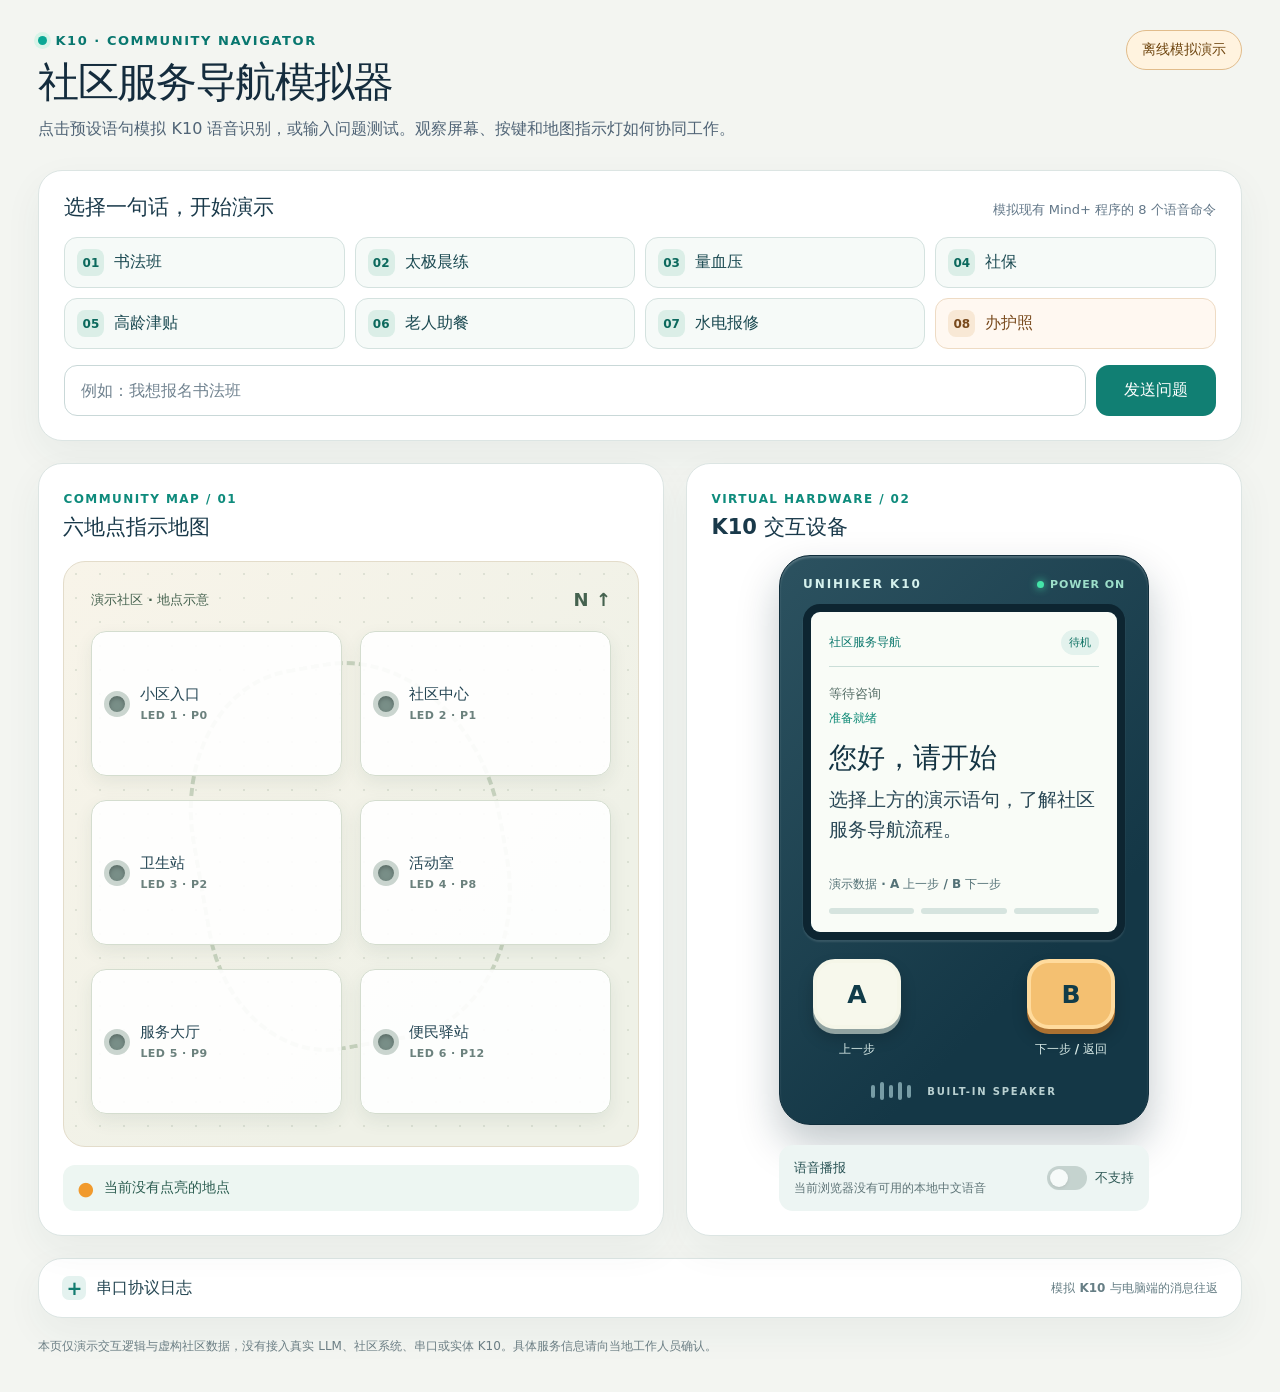
==== k10-simulator.html @ 1fe4f348 "feat: add offline K10 hardware simulator" ====
<!doctype html>
<html lang="zh-CN">
<head>
  <meta charset="utf-8">
  <meta name="viewport" content="width=device-width, initial-scale=1">
  <meta name="color-scheme" content="light">
  <title>K10 社区服务导航 · 离线模拟演示</title>
  <style>
    :root {
      font-family: "Microsoft YaHei", "PingFang SC", "Noto Sans CJK SC", system-ui, sans-serif;
      color: #173245;
      background: #f3f5f1;
      font-synthesis: none;
    }
    * { box-sizing: border-box; }
    body { margin: 0; min-width: 320px; }
    button, input { font: inherit; }
    button { cursor: pointer; }
    button:focus-visible, input:focus-visible, summary:focus-visible {
      outline: 3px solid #155ee7;
      outline-offset: 3px;
    }
    .shell { max-width: 1440px; margin: auto; padding: 30px clamp(18px, 3vw, 44px) 36px; }
    .masthead { display: flex; align-items: flex-start; justify-content: space-between; gap: 24px; margin-bottom: 28px; }
    .eyebrow { display: inline-flex; align-items: center; gap: 8px; color: #08776f; font-size: 13px; font-weight: 800; letter-spacing: .12em; }
    .eyebrow::before { content: ""; width: 9px; height: 9px; border-radius: 50%; background: #0aa895; box-shadow: 0 0 0 4px #d8f4e8; }
    h1 { margin: 10px 0 8px; color: #142c3d; font-size: clamp(30px, 3.2vw, 48px); line-height: 1.17; letter-spacing: -.04em; }
    .subtitle { margin: 0; max-width: 720px; color: #506476; font-size: 16px; line-height: 1.7; }
    .demo-badge { flex: none; border: 1px solid #e1bc8b; border-radius: 999px; background: #fff3df; color: #704711; padding: 10px 15px; font-size: 14px; font-weight: 800; }
    .input-panel, .panel, .protocol-panel { background: #fff; border: 1px solid #dce5e3; border-radius: 24px; box-shadow: 0 14px 38px rgba(33, 64, 78, .055); }
    .input-panel { padding: 22px 25px 24px; margin-bottom: 22px; }
    .section-heading { display: flex; align-items: baseline; justify-content: space-between; flex-wrap: wrap; gap: 10px; margin-bottom: 16px; }
    h2 { margin: 0; color: #19394a; font-size: 21px; }
    .section-note { margin: 0; color: #627788; font-size: 13px; }
    .quick-grid { display: grid; grid-template-columns: repeat(4, minmax(0, 1fr)); gap: 10px; }
    .quick-action { min-height: 51px; display: flex; align-items: center; gap: 10px; text-align: left; border: 1px solid #d4e2df; border-radius: 13px; background: #f6faf8; color: #1a4951; padding: 9px 12px; font-weight: 700; transition: transform .16s, background .16s, border-color .16s; }
    .quick-action:hover { transform: translateY(-2px); background: #e6f4ef; border-color: #6dc6aa; }
    .quick-number { display: grid; place-items: center; flex: none; width: 27px; height: 27px; border-radius: 8px; background: #dbeee7; color: #0c695d; font-size: 12px; }
    .quick-action[data-query$="护照"] { background: #fff8f1; border-color: #eedbc4; color: #78491c; }
    .quick-action[data-query$="护照"] .quick-number { background: #f8e8d5; color: #78491c; }
    .query-form { display: flex; gap: 10px; margin-top: 16px; }
    .query-form input { flex: 1; min-width: 0; height: 51px; border: 1px solid #c9d8d8; border-radius: 13px; padding: 0 16px; background: white; color: #173245; }
    .query-form input::placeholder { color: #718390; }
    .submit-button { min-width: 120px; border: 0; border-radius: 13px; background: #117f73; color: white; padding: 0 19px; font-weight: 800; }
    .submit-button:hover { background: #096a61; }
    .workspace-grid { display: grid; grid-template-columns: minmax(0, 1.06fr) minmax(360px, .94fr); gap: 22px; align-items: stretch; }
    .panel { padding: 24px; }
    .panel-kicker { color: #0e8b7c; font-size: 12px; letter-spacing: .12em; font-weight: 900; }
    .panel h2 { margin-top: 6px; }
    .map-panel { display: flex; flex-direction: column; }
    .map-board { position: relative; isolation: isolate; flex: 1; min-height: 500px; margin-top: 20px; overflow: hidden; border: 1px solid #e3dcca; border-radius: 22px; background: linear-gradient(135deg, #f8f4e9, #eff1e7 70%); padding: 27px; }
    .map-board::before { content: ""; position: absolute; inset: 0; z-index: -1; opacity: .45; background-image: radial-gradient(#c2cbbb 1.3px, transparent 1.3px); background-size: 24px 24px; }
    .map-board::after { content: ""; position: absolute; inset: 17% 23%; z-index: -1; border: 4px dashed #bbc9b2; border-radius: 40% 48% 42% 36%; transform: rotate(-10deg); opacity: .75; }
    .map-topline { display: flex; justify-content: space-between; align-items: center; gap: 10px; color: #45624f; font-size: 13px; font-weight: 800; }
    .map-compass { font-size: 18px; letter-spacing: .03em; }
    .map-grid { position: relative; display: grid; grid-template-columns: repeat(2, minmax(0, 1fr)); grid-template-rows: repeat(3, minmax(95px, 1fr)); gap: 24px 18px; list-style: none; padding: 21px 0 4px; margin: 0; height: calc(100% - 22px); min-height: 410px; }
    .map-point { display: flex; align-items: center; gap: 10px; min-width: 0; border: 1px solid #d4ddcf; border-radius: 15px; background: rgba(255,255,255,.91); box-shadow: 0 7px 18px rgba(42, 74, 59, .08); padding: 12px; transition: border-color .2s, box-shadow .2s, transform .2s; }
    .map-point.is-active { border-color: #e99a3a; box-shadow: 0 0 0 3px #f9dcad, 0 12px 22px rgba(160, 100, 27, .18); transform: translateY(-2px); }
    .led-lamp { position: relative; display: block; flex: none; width: 26px; height: 26px; border-radius: 50%; border: 5px solid #cad5cf; background: #788e87; box-shadow: inset 0 2px 4px rgba(0,0,0,.25); }
    .map-point.is-active .led-lamp { border-color: #ffe1a4; background: #ff9b25; box-shadow: 0 0 0 5px rgba(255,167,52,.17), 0 0 21px 8px rgba(255,154,35,.7), inset 0 1px 4px #fff2c0; }
    .point-copy { min-width: 0; }
    .point-name { display: block; color: #254654; font-size: 15px; font-weight: 800; line-height: 1.3; }
    .point-pin { display: block; margin-top: 5px; color: #6b817d; font-size: 11px; font-weight: 700; letter-spacing: .04em; }
    .map-caption { display: flex; gap: 10px; align-items: center; margin-top: 18px; min-height: 46px; border-radius: 12px; background: #edf6f2; color: #2c5d51; padding: 10px 14px; font-size: 14px; font-weight: 700; }
    .map-caption::before { content: "●"; color: #f19a2d; font-size: 19px; line-height: 1; }
    .device-panel { display: flex; flex-direction: column; align-items: center; }
    .device-panel .panel-heading { width: 100%; }
    .device { width: min(100%, 370px); margin: 14px auto 0; border: 1px solid #102e3c; border-radius: 31px; background: linear-gradient(135deg, #2c5260, #143746 72%); box-shadow: 0 20px 40px rgba(13, 40, 53, .25), inset 0 2px 2px rgba(255,255,255,.2); padding: 21px 23px 24px; color: white; }
    .device-brand { display: flex; justify-content: space-between; align-items: center; margin-bottom: 13px; color: #d5f1ed; font-size: 12px; font-weight: 900; letter-spacing: .16em; }
    .power-indicator { display: flex; align-items: center; gap: 6px; color: #9ddfca; font-size: 11px; letter-spacing: .08em; }
    .power-indicator::before { content: ""; width: 7px; height: 7px; background: #44e5a9; border-radius: 50%; box-shadow: 0 0 9px #44e5a9; }
    .screen-frame { border: 8px solid #0d2531; border-radius: 17px; box-shadow: inset 0 0 0 2px #356978, 0 2px 2px rgba(255,255,255,.12); overflow: hidden; }
    .screen { min-height: 320px; display: flex; flex-direction: column; padding: 18px; background: #f9fcf7; color: #173a48; }
    .screen-top { display: flex; justify-content: space-between; gap: 8px; align-items: center; border-bottom: 1px solid #cbded8; padding-bottom: 11px; }
    .screen-label { color: #0c786d; font-size: 12px; font-weight: 900; }
    .screen-mode { border-radius: 999px; background: #e3f2ed; color: #0d7163; padding: 5px 8px; font-size: 11px; font-weight: 900; white-space: nowrap; }
    .screen-mode.is-error { background: #ffebe0; color: #a54d22; }
    .screen-service { margin-top: 18px; color: #587069; font-size: 13px; font-weight: 800; }
    .screen-step { margin-top: 7px; color: #0c8975; font-size: 12px; font-weight: 900; }
    .screen-title { margin: 13px 0 10px; color: #143443; font-size: clamp(25px, 2.2vw, 30px); line-height: 1.25; }
    .screen-body { margin: 0; color: #294755; font-size: 19px; font-weight: 700; line-height: 1.55; overflow-wrap: anywhere; }
    .screen-helper { margin-top: auto; padding-top: 15px; color: #537176; font-size: 12px; font-weight: 700; line-height: 1.45; }
    .step-meter { display: flex; gap: 7px; margin-top: 15px; }
    .step-meter span { height: 6px; flex: 1; border-radius: 8px; background: #d6e4df; }
    .step-meter span.is-active { background: #20a289; }
    .device-controls { display: flex; justify-content: space-between; gap: 28px; margin: 19px 10px 0; }
    .hardware-button { width: 88px; height: 70px; border: 4px solid #f5f6e8; border-radius: 22px; background: #f7f8ec; color: #113c49; box-shadow: 0 5px 0 #91a3a1, 0 9px 16px rgba(0,0,0,.2); font-size: 25px; font-weight: 900; transition: transform .12s, box-shadow .12s; }
    .hardware-button:hover { background: #fff; }
    .hardware-button:active { transform: translateY(4px); box-shadow: 0 1px 0 #91a3a1, 0 3px 8px rgba(0,0,0,.2); }
    .hardware-button.b { background: #f4c071; border-color: #ffdb9d; box-shadow: 0 5px 0 #ac7131, 0 9px 16px rgba(0,0,0,.2); }
    .hardware-button.b:hover { background: #ffcf85; }
    .hardware-button.b:active { box-shadow: 0 1px 0 #ac7131, 0 3px 8px rgba(0,0,0,.2); }
    .button-labels { display: flex; justify-content: space-between; gap: 28px; margin: 12px 3px 0; color: #d8eae7; font-size: 12px; font-weight: 800; }
    .button-labels span { width: 102px; text-align: center; }
    .device-bottom { display: flex; justify-content: center; align-items: center; gap: 16px; margin-top: 24px; }
    .speaker-grill { display: flex; gap: 5px; align-items: center; height: 18px; }
    .speaker-grill i { display: block; width: 4px; height: 13px; border-radius: 3px; background: #779ca5; }
    .speaker-grill i:nth-child(2), .speaker-grill i:nth-child(4) { height: 18px; }
    .device-bottom span { color: #b9d0d1; font-size: 10px; font-weight: 900; letter-spacing: .18em; }
    .speaker-panel { display: flex; align-items: center; justify-content: space-between; gap: 14px; width: 100%; max-width: 370px; margin-top: 20px; border-radius: 14px; background: #edf5f3; padding: 14px 15px; }
    .speaker-copy { min-width: 0; }
    .speaker-copy strong { display: block; font-size: 13px; color: #244e50; }
    .speaker-copy small { display: block; margin-top: 3px; color: #5e7477; font-size: 12px; }
    .switch { display: flex; align-items: center; gap: 8px; white-space: nowrap; color: #2e5855; font-size: 13px; font-weight: 800; }
    .switch input { appearance: none; position: relative; width: 40px; height: 24px; margin: 0; border-radius: 99px; background: #9fb2ad; cursor: pointer; }
    .switch input::after { content: ""; position: absolute; left: 3px; top: 3px; width: 18px; height: 18px; border-radius: 50%; background: white; box-shadow: 0 1px 3px rgba(0,0,0,.22); transition: transform .15s; }
    .switch input:checked { background: #0e8978; }
    .switch input:checked::after { transform: translateX(16px); }
    .switch input:disabled { opacity: .5; cursor: not-allowed; }
    .protocol-panel { margin-top: 22px; overflow: hidden; }
    .protocol-panel summary { display: flex; align-items: center; gap: 10px; list-style: none; cursor: pointer; padding: 17px 23px; color: #234551; font-weight: 900; }
    .protocol-panel summary::-webkit-details-marker { display: none; }
    .protocol-panel summary::before { content: "+"; display: grid; place-items: center; width: 24px; height: 24px; border-radius: 7px; background: #e4f2ef; color: #137c70; font-size: 19px; line-height: 1; }
    .protocol-panel[open] summary::before { content: "−"; }
    .protocol-hint { margin-left: auto; color: #667e85; font-size: 12px; font-weight: 600; }
    .protocol-log { max-height: 290px; overflow: auto; margin: 0; padding: 13px 23px 20px; list-style: none; border-top: 1px solid #e6efec; background: #112e3a; color: #d4ede6; font: 12px/1.6 ui-monospace, SFMono-Regular, Consolas, monospace; }
    .protocol-log li { display: grid; grid-template-columns: 50px 30px 1fr; gap: 7px; padding: 2px 0; overflow-wrap: anywhere; }
    .log-time { color: #82a5aa; }
    .log-direction { color: #fbc779; font-weight: 800; }
    .log-direction.rx { color: #81e0c5; }
    .footer-note { margin: 19px 0 0; color: #6b7e84; font-size: 12px; line-height: 1.6; }
    @media (max-width: 900px) {
      .workspace-grid { grid-template-columns: 1fr; }
      .map-board { min-height: 430px; }
      .map-grid { min-height: 340px; }
    }
    @media (max-width: 650px) {
      .shell { padding-top: 20px; }
      .masthead { display: block; }
      .demo-badge { display: inline-block; margin-top: 15px; }
      .input-panel, .panel { padding: 18px; }
      .quick-grid { grid-template-columns: repeat(2, minmax(0, 1fr)); }
      .query-form { flex-direction: column; }
      .submit-button { min-height: 48px; }
      .map-board { padding: 17px; min-height: 470px; }
      .map-grid { gap: 13px; min-height: 385px; }
      .map-point { padding: 9px; }
      .point-name { font-size: 13px; }
      .point-pin { font-size: 10px; }
      .led-lamp { width: 22px; height: 22px; border-width: 4px; }
      .protocol-hint { display: none; }
    }
    @media (max-width: 380px) {
      .map-point { gap: 6px; }
      .point-name { font-size: 12px; }
      .point-pin { letter-spacing: 0; }
    }
    @media (prefers-reduced-motion: reduce) {
      *, *::before, *::after { scroll-behavior: auto !important; transition-duration: .01ms !important; }
    }
  </style>
</head>
<body>
  <div class="shell">
    <header class="masthead">
      <div>
        <span class="eyebrow">K10 · COMMUNITY NAVIGATOR</span>
        <h1>社区服务导航模拟器</h1>
        <p class="subtitle">点击预设语句模拟 K10 语音识别，或输入问题测试。观察屏幕、按键和地图指示灯如何协同工作。</p>
      </div>
      <span class="demo-badge">离线模拟演示</span>
    </header>

    <section class="input-panel" aria-labelledby="query-title">
      <div class="section-heading">
        <h2 id="query-title">选择一句话，开始演示</h2>
        <p class="section-note">模拟现有 Mind+ 程序的 8 个语音命令</p>
      </div>
      <div class="quick-grid" id="quick-grid">
        <button class="quick-action" type="button" data-query="我想报名参加书法班"><span class="quick-number">01</span>书法班</button>
        <button class="quick-action" type="button" data-query="我想参加太极晨练"><span class="quick-number">02</span>太极晨练</button>
        <button class="quick-action" type="button" data-query="哪里可以免费量血压"><span class="quick-number">03</span>量血压</button>
        <button class="quick-action" type="button" data-query="我想咨询社保"><span class="quick-number">04</span>社保</button>
        <button class="quick-action" type="button" data-query="我想咨询高龄津贴"><span class="quick-number">05</span>高龄津贴</button>
        <button class="quick-action" type="button" data-query="老人助餐点在哪里"><span class="quick-number">06</span>老人助餐</button>
        <button class="quick-action" type="button" data-query="家里水电坏了怎么报修"><span class="quick-number">07</span>水电报修</button>
        <button class="quick-action" type="button" data-query="我想办理护照"><span class="quick-number">08</span>办护照</button>
      </div>
      <form class="query-form" id="query-form">
        <input id="query-input" type="text" maxlength="120" aria-label="输入服务问题" placeholder="例如：我想报名书法班" autocomplete="off">
        <button class="submit-button" type="submit">发送问题</button>
      </form>
    </section>

    <main class="workspace-grid">
      <section class="panel map-panel" aria-labelledby="map-title">
        <div class="panel-heading">
          <span class="panel-kicker">COMMUNITY MAP / 01</span>
          <h2 id="map-title">六地点指示地图</h2>
        </div>
        <div class="map-board">
          <div class="map-topline"><span>演示社区 · 地点示意</span><span class="map-compass" aria-hidden="true">N ↑</span></div>
          <ol class="map-grid" id="map-grid">
            <li class="map-point" data-led="1"><span class="led-lamp" aria-hidden="true"></span><span class="point-copy"><span class="point-name">小区入口</span><span class="point-pin">LED 1 · P0</span></span></li>
            <li class="map-point" data-led="2"><span class="led-lamp" aria-hidden="true"></span><span class="point-copy"><span class="point-name">社区中心</span><span class="point-pin">LED 2 · P1</span></span></li>
            <li class="map-point" data-led="3"><span class="led-lamp" aria-hidden="true"></span><span class="point-copy"><span class="point-name">卫生站</span><span class="point-pin">LED 3 · P2</span></span></li>
            <li class="map-point" data-led="4"><span class="led-lamp" aria-hidden="true"></span><span class="point-copy"><span class="point-name">活动室</span><span class="point-pin">LED 4 · P8</span></span></li>
            <li class="map-point" data-led="5"><span class="led-lamp" aria-hidden="true"></span><span class="point-copy"><span class="point-name">服务大厅</span><span class="point-pin">LED 5 · P9</span></span></li>
            <li class="map-point" data-led="6"><span class="led-lamp" aria-hidden="true"></span><span class="point-copy"><span class="point-name">便民驿站</span><span class="point-pin">LED 6 · P12</span></span></li>
          </ol>
        </div>
        <div class="map-caption" id="map-status" role="status" aria-live="polite">当前没有点亮的地点</div>
      </section>

      <section class="panel device-panel" aria-labelledby="device-title">
        <div class="panel-heading">
          <span class="panel-kicker">VIRTUAL HARDWARE / 02</span>
          <h2 id="device-title">K10 交互设备</h2>
        </div>
        <div class="device" aria-label="虚拟 K10 设备">
          <div class="device-brand"><span>UNIHIKER K10</span><span class="power-indicator">POWER ON</span></div>
          <div class="screen-frame">
            <div class="screen" role="status" aria-live="polite" aria-atomic="true">
              <div class="screen-top"><span class="screen-label">社区服务导航</span><span class="screen-mode" id="screen-mode">待机</span></div>
              <div class="screen-service" id="screen-service">等待咨询</div>
              <div class="screen-step" id="screen-step">准备就绪</div>
              <h3 class="screen-title" id="screen-title">您好，请开始</h3>
              <p class="screen-body" id="screen-body">选择上方的演示语句，了解社区服务导航流程。</p>
              <div class="screen-helper" id="screen-helper">演示数据 · A 上一步 / B 下一步</div>
              <div class="step-meter" id="step-meter" aria-hidden="true"><span></span><span></span><span></span></div>
            </div>
          </div>
          <div class="device-controls">
            <button class="hardware-button" id="button-a" type="button" aria-label="A 键：上一步">A</button>
            <button class="hardware-button b" id="button-b" type="button" aria-label="B 键：下一步，最后一步返回待机">B</button>
          </div>
          <div class="button-labels"><span>上一步</span><span>下一步 / 返回</span></div>
          <div class="device-bottom"><div class="speaker-grill" aria-hidden="true"><i></i><i></i><i></i><i></i><i></i></div><span>BUILT-IN SPEAKER</span></div>
        </div>
        <div class="speaker-panel">
          <div class="speaker-copy"><strong>语音播报</strong><small id="speaker-status" role="status" aria-live="polite">等待播报</small></div>
          <label class="switch"><input id="speech-toggle" type="checkbox" checked aria-label="开启或关闭语音播报"><span id="speech-toggle-label">已开启</span></label>
        </div>
      </section>
    </main>

    <details class="protocol-panel">
      <summary>串口协议日志 <span class="protocol-hint">模拟 K10 与电脑端的消息往返</span></summary>
      <ol class="protocol-log" id="protocol-log" aria-label="串口协议日志"></ol>
    </details>
    <p class="footer-note">本页仅演示交互逻辑与虚构社区数据，没有接入真实 LLM、社区系统、串口或实体 K10。具体服务信息请向当地工作人员确认。</p>
  </div>

  <script id="simulator-script">
    const SERVICES = [
      { id: 'calligraphy', name: '书法班', action: '报名书法班', location: '活动室', led: 4, aliases: ['书法班', '学书法', '练书法'] },
      { id: 'taichi', name: '太极班', action: '参加太极班', location: '活动室', led: 4, aliases: ['太极晨练', '太极拳', '太极班', '练太极'] },
      { id: 'bloodPressure', name: '量血压', action: '测量血压', location: '卫生站', led: 3, aliases: ['量血压', '测血压', '血压测量'] },
      { id: 'socialSecurity', name: '社保咨询', action: '咨询社保', location: '服务大厅', led: 5, aliases: ['社保', '社会保险'] },
      { id: 'elderAllowance', name: '高龄津贴咨询', action: '咨询高龄津贴', location: '服务大厅', led: 5, aliases: ['高龄津贴', '老人津贴', '长者津贴'] },
      { id: 'meal', name: '老人助餐', action: '咨询老人助餐', location: '社区中心', led: 2, aliases: ['老人助餐', '老年助餐', '助餐服务', '助餐'] },
      { id: 'repair', name: '水电报修', action: '报修水电问题', location: '便民驿站', led: 6, aliases: ['水电报修', '水电维修', '报修水电', '水电坏了'] },
    ];

    function normalizeQuery(text) {
      return String(text || '').toLowerCase().replace(/[\s，。！？!?、；;,.：:“”"'（）()]/g, '');
    }

    function resolveService(text) {
      const query = normalizeQuery(text);
      if (!query || query.includes('护照')) return null;
      const matches = SERVICES.filter(service => service.aliases.some(alias => query.includes(normalizeQuery(alias))));
      return matches.length === 1 ? matches[0] : null;
    }

    function initialState() {
      return { mode: 'idle', serviceId: null, stepIndex: 0, ledIndex: 0, query: '', message: '' };
    }

    function applyEvent(state, event) {
      if (event.type === 'QUERY') {
        const query = String(event.text || '').trim().slice(0, 120);
        const service = resolveService(query);
        if (!service) {
          return {
            mode: 'error', serviceId: null, stepIndex: 0, ledIndex: 0, query,
            message: query ? '演示资料中没有这项信息，请向工作人员确认。' : '请输入想咨询的服务。',
          };
        }
        return { mode: 'showing', serviceId: service.id, stepIndex: 0, ledIndex: service.led, query, message: '' };
      }
      if (event.type === 'BUTTON_A') {
        if (state.mode === 'error') return initialState();
        if (state.mode !== 'showing') return state;
        return { ...state, stepIndex: Math.max(0, state.stepIndex - 1) };
      }
      if (event.type === 'BUTTON_B') {
        if (state.mode === 'error') return initialState();
        if (state.mode !== 'showing') return state;
        return state.stepIndex >= 2 ? initialState() : { ...state, stepIndex: state.stepIndex + 1 };
      }
      return state;
    }

    function screenForState(state) {
      if (state.mode === 'idle') {
        return { mode: '待机', service: '等待咨询', step: '准备就绪', title: '您好，请开始', body: '选择上方的演示语句，了解社区服务导航流程。', helper: '演示数据 · A 上一步 / B 下一步' };
      }
      if (state.mode === 'error') {
        return { mode: '需确认', service: '未找到演示服务', step: '请人工确认', title: '暂时无法指引', body: state.message, helper: '演示数据 · 按 A 或 B 返回待机' };
      }
      const service = SERVICES.find(item => item.id === state.serviceId);
      const steps = [
        { title: '前往' + service.location, body: '请前往' + service.location + '，准备咨询' + service.name + '。' },
        { title: '说明需求', body: '请告诉工作人员：“我想' + service.action + '。”' },
        { title: '确认安排', body: '请向工作人员确认当前时间、要求和下一步。' },
      ];
      const current = steps[state.stepIndex];
      return {
        mode: '服务指引', service: service.name, step: '第 ' + (state.stepIndex + 1) + ' / 3 步',
        title: current.title, body: current.body,
        helper: state.stepIndex === 2 ? '演示数据 · 按 B 返回待机' : '演示数据 · A 上一步 / B 下一步',
      };
    }

    function protocolLinesForState(state) {
      const screen = screenForState(state);
      if (state.mode === 'idle') return ['STATE_BEGIN', 'READY|等待咨询', 'LED|0', 'STATE_END'];
      if (state.mode === 'error') return ['STATE_BEGIN', 'ERROR|' + state.message, 'LED|0', 'STATE_END'];
      return [
        'STATE_BEGIN', 'SERVICE|' + screen.service, 'STEP|' + (state.stepIndex + 1) + '/3',
        'TITLE|' + screen.title, 'BODY|' + screen.body, 'HELPER|' + screen.helper,
        'SPEAK|' + screen.body, 'LED|' + state.ledIndex, 'STATE_END',
      ];
    }

    if (typeof document !== 'undefined') {
      const dom = {
        mode: document.getElementById('screen-mode'), service: document.getElementById('screen-service'),
        step: document.getElementById('screen-step'), title: document.getElementById('screen-title'),
        body: document.getElementById('screen-body'), helper: document.getElementById('screen-helper'),
        mapStatus: document.getElementById('map-status'), speakerStatus: document.getElementById('speaker-status'),
        speechToggle: document.getElementById('speech-toggle'), speechToggleLabel: document.getElementById('speech-toggle-label'),
        log: document.getElementById('protocol-log'),
      };
      let currentState = initialState();
      const speechAvailable = 'speechSynthesis' in window && 'SpeechSynthesisUtterance' in window && typeof window.speechSynthesis.getVoices === 'function';
      let localVoice = null;
      let speechGeneration = 0;
      let speechOptOut = false;

      function addLog(direction, line) {
        const row = document.createElement('li');
        const time = document.createElement('span');
        const side = document.createElement('span');
        const content = document.createElement('span');
        time.className = 'log-time';
        side.className = 'log-direction' + (direction === 'RX' ? ' rx' : '');
        time.textContent = new Date().toLocaleTimeString('zh-CN', { hour12: false });
        side.textContent = direction;
        content.textContent = line;
        row.append(time, side, content);
        dom.log.append(row);
        while (dom.log.children.length > 120) dom.log.firstElementChild.remove();
        dom.log.scrollTop = dom.log.scrollHeight;
      }

      function render() {
        const screen = screenForState(currentState);
        dom.mode.textContent = screen.mode;
        dom.mode.classList.toggle('is-error', currentState.mode === 'error');
        dom.service.textContent = screen.service;
        dom.step.textContent = screen.step;
        dom.title.textContent = screen.title;
        dom.body.textContent = screen.body;
        dom.helper.textContent = screen.helper;
        document.querySelectorAll('.map-point').forEach(point => {
          const active = Number(point.dataset.led) === currentState.ledIndex;
          point.classList.toggle('is-active', active);
          point.setAttribute('aria-label', point.querySelector('.point-name').textContent + (active ? '，指示灯已点亮' : '，指示灯关闭'));
        });
        const activeService = SERVICES.find(item => item.id === currentState.serviceId);
        dom.mapStatus.textContent = activeService ? '目标地点：' + activeService.location + ' · LED ' + currentState.ledIndex + ' 已点亮' : '当前没有点亮的地点';
        document.querySelectorAll('#step-meter span').forEach((segment, index) => {
          segment.classList.toggle('is-active', currentState.mode === 'showing' && index <= currentState.stepIndex);
        });
      }

      function speakCurrent() {
        const generation = ++speechGeneration;
        if (!speechAvailable) {
          dom.speakerStatus.textContent = '当前浏览器不支持语音播报';
          return;
        }
        window.speechSynthesis.cancel();
        if (!localVoice) {
          dom.speakerStatus.textContent = '当前浏览器没有可用的本地中文语音';
          return;
        }
        if (!dom.speechToggle.checked) {
          dom.speakerStatus.textContent = '播报已关闭';
          return;
        }
        if (currentState.mode === 'idle') {
          dom.speakerStatus.textContent = '等待播报';
          return;
        }
        const utterance = new SpeechSynthesisUtterance(screenForState(currentState).body);
        utterance.lang = 'zh-CN';
        utterance.voice = localVoice;
        utterance.rate = .92;
        utterance.onstart = () => { if (generation === speechGeneration) dom.speakerStatus.textContent = '正在播报当前内容'; };
        utterance.onend = () => { if (generation === speechGeneration) dom.speakerStatus.textContent = '播报完成'; };
        utterance.onerror = () => { if (generation === speechGeneration) dom.speakerStatus.textContent = '播报不可用，请阅读屏幕文字'; };
        dom.speakerStatus.textContent = '准备播报';
        window.speechSynthesis.speak(utterance);
      }

      function refreshVoices() {
        if (!speechAvailable) {
          dom.speechToggle.checked = false;
          dom.speechToggle.disabled = true;
          dom.speechToggleLabel.textContent = '不支持';
          dom.speakerStatus.textContent = '当前浏览器不支持语音播报';
          return;
        }
        const previousVoice = localVoice;
        localVoice = window.speechSynthesis.getVoices().find(voice => voice.localService === true && /^zh(?:[-_]|$)/i.test(voice.lang)) || null;
        dom.speechToggle.disabled = !localVoice;
        dom.speechToggle.checked = Boolean(localVoice) && !speechOptOut;
        dom.speechToggleLabel.textContent = localVoice ? (dom.speechToggle.checked ? '已开启' : '已关闭') : '不支持';
        if (!localVoice) {
          ++speechGeneration;
          window.speechSynthesis.cancel();
          dom.speakerStatus.textContent = '当前浏览器没有可用的本地中文语音';
        } else if (!previousVoice && currentState.mode !== 'idle' && dom.speechToggle.checked) {
          speakCurrent();
        } else if (currentState.mode === 'idle') {
          dom.speakerStatus.textContent = '等待播报';
        }
      }

      function dispatch(event) {
        if (event.type === 'QUERY') addLog('TX', 'QUERY|' + String(event.text || '').trim().slice(0, 120));
        if (event.type === 'BUTTON_A' || event.type === 'BUTTON_B') addLog('TX', event.type);
        currentState = applyEvent(currentState, event);
        render();
        protocolLinesForState(currentState).forEach(line => addLog('RX', line));
        speakCurrent();
      }

      document.querySelectorAll('.quick-action').forEach(button => {
        button.addEventListener('click', () => dispatch({ type: 'QUERY', text: button.dataset.query }));
      });
      document.getElementById('query-form').addEventListener('submit', event => {
        event.preventDefault();
        const input = document.getElementById('query-input');
        dispatch({ type: 'QUERY', text: input.value });
      });
      document.getElementById('button-a').addEventListener('click', () => dispatch({ type: 'BUTTON_A' }));
      document.getElementById('button-b').addEventListener('click', () => dispatch({ type: 'BUTTON_B' }));
      dom.speechToggle.addEventListener('change', () => {
        speechOptOut = !dom.speechToggle.checked;
        dom.speechToggleLabel.textContent = dom.speechToggle.checked ? '已开启' : '已关闭';
        speakCurrent();
      });
      if (speechAvailable && typeof window.speechSynthesis.addEventListener === 'function') {
        window.speechSynthesis.addEventListener('voiceschanged', refreshVoices);
      }
      refreshVoices();
      render();
      addLog('TX', 'HELLO|1');
      protocolLinesForState(currentState).forEach(line => addLog('RX', line));
    }
  </script>
</body>
</html>
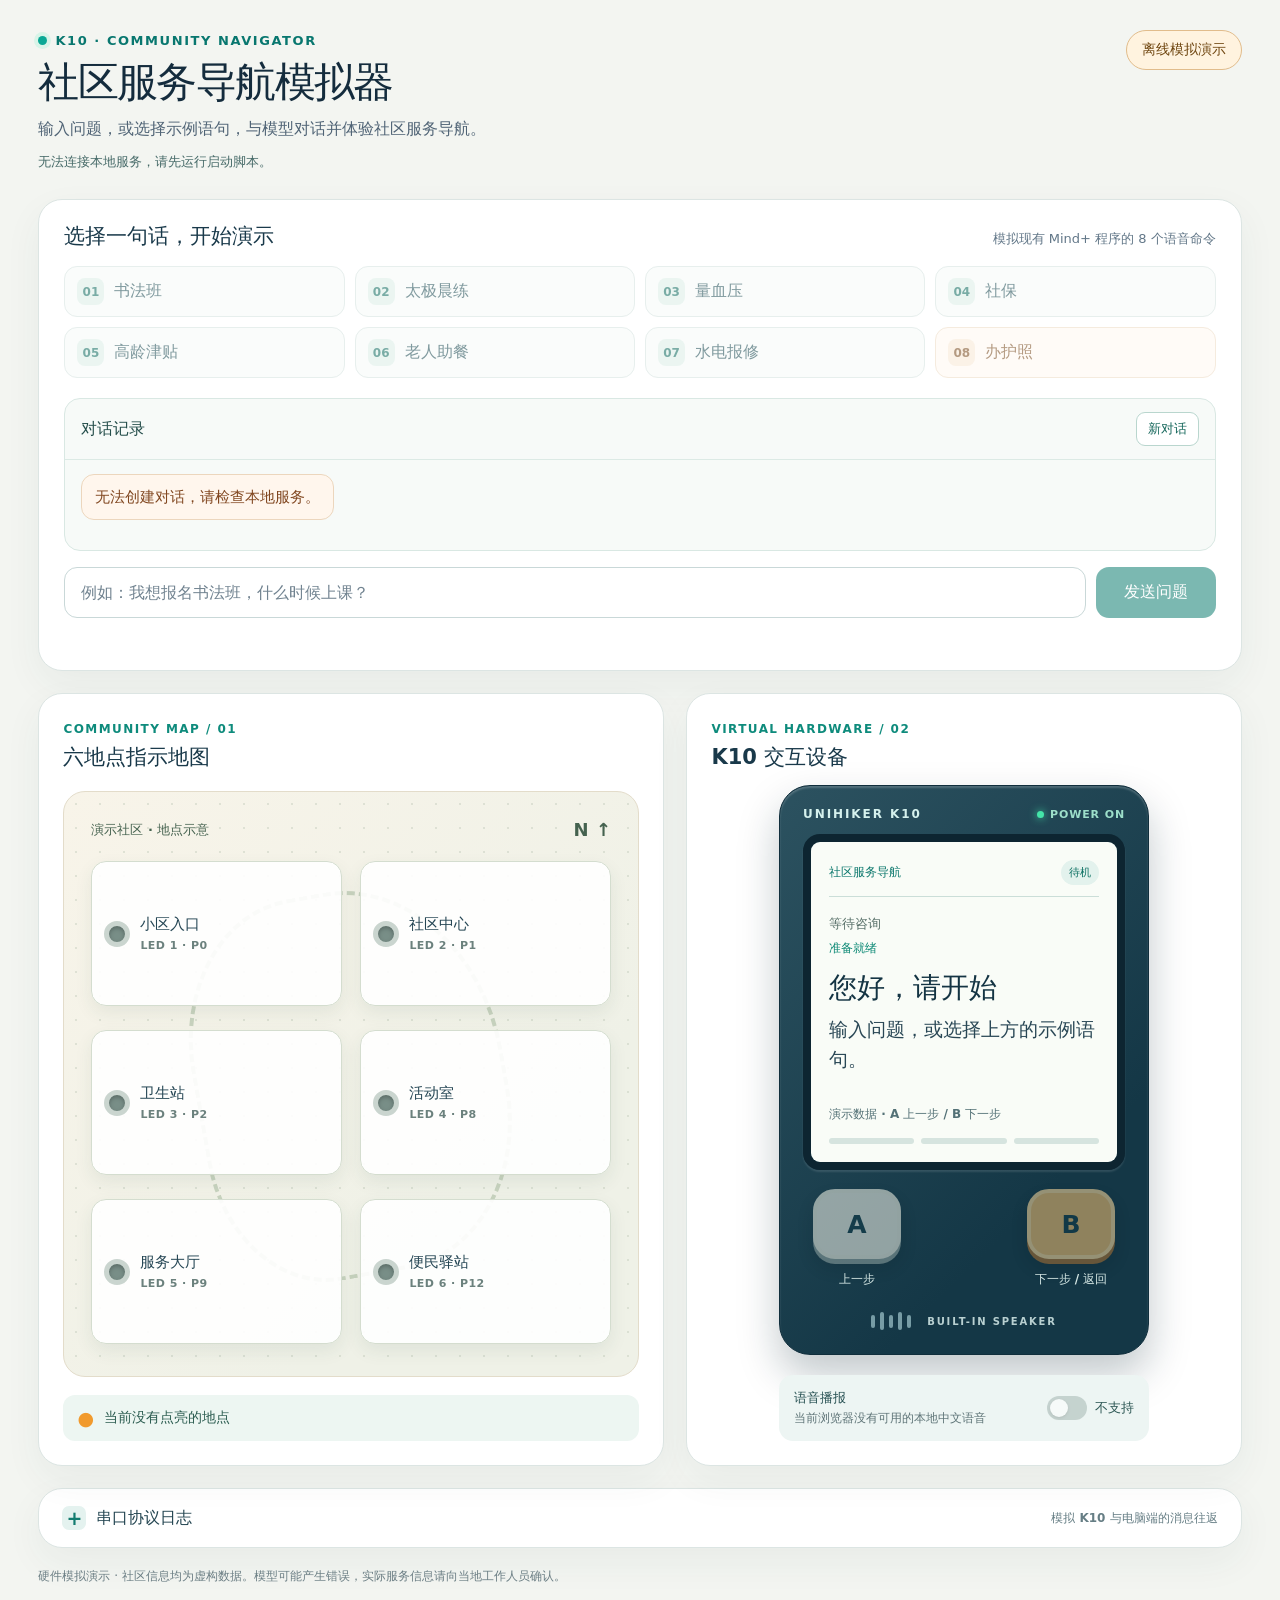
==== commit 085e5a2e: "feat: add model-powered community navigation" ====
--- a/k10-simulator.html
+++ b/k10-simulator.html
@@ -43,6 +43,19 @@
     .query-form input::placeholder { color: #718390; }
     .submit-button { min-width: 120px; border: 0; border-radius: 13px; background: #117f73; color: white; padding: 0 19px; font-weight: 800; }
     .submit-button:hover { background: #096a61; }
+    button:disabled { cursor: not-allowed; opacity: .55; transform: none !important; }
+    .connection-status { display: block; margin-top: 11px; color: #466a68; font-size: 13px; font-weight: 700; }
+    .chat-panel { margin-top: 20px; border: 1px solid #d9e8e3; border-radius: 16px; overflow: hidden; background: #f7faf8; }
+    .chat-heading { display: flex; justify-content: space-between; align-items: center; gap: 12px; padding: 13px 16px; border-bottom: 1px solid #dceae5; }
+    .chat-heading h3 { margin: 0; font-size: 16px; color: #244d4a; }
+    .new-chat { border: 1px solid #b9d6ce; border-radius: 9px; background: white; color: #17685c; padding: 7px 11px; font-size: 13px; font-weight: 800; }
+    .chat-history { min-height: 90px; max-height: 300px; overflow-y: auto; padding: 14px 16px; display: flex; flex-direction: column; gap: 10px; }
+    .chat-history:empty::before { content: "输入您的问题，开始对话。"; color: #768b88; font-size: 14px; }
+    .chat-message { max-width: min(85%, 760px); align-self: flex-start; padding: 10px 13px; border: 1px solid #d8e6e0; border-radius: 13px; background: white; color: #244653; font-size: 15px; line-height: 1.6; overflow-wrap: anywhere; white-space: pre-wrap; }
+    .chat-message.user { align-self: flex-end; background: #e2f2eb; border-color: #cae6d9; }
+    .chat-message.error { background: #fff6ed; border-color: #ecd6bd; color: #814720; }
+    .chat-sources { display: block; margin-top: 6px; color: #648078; font-size: 12px; }
+    .pending-status { min-height: 20px; margin: 8px 2px 0; color: #637d78; font-size: 13px; }
     .workspace-grid { display: grid; grid-template-columns: minmax(0, 1.06fr) minmax(360px, .94fr); gap: 22px; align-items: stretch; }
     .panel { padding: 24px; }
     .panel-kicker { color: #0e8b7c; font-size: 12px; letter-spacing: .12em; font-weight: 900; }
@@ -156,7 +169,8 @@
       <div>
         <span class="eyebrow">K10 · COMMUNITY NAVIGATOR</span>
         <h1>社区服务导航模拟器</h1>
-        <p class="subtitle">点击预设语句模拟 K10 语音识别，或输入问题测试。观察屏幕、按键和地图指示灯如何协同工作。</p>
+        <p class="subtitle">输入问题，或选择示例语句，与模型对话并体验社区服务导航。</p>
+        <span class="connection-status" id="connection-status" role="status" aria-live="polite">正在连接本地服务…</span>
       </div>
       <span class="demo-badge">离线模拟演示</span>
     </header>
@@ -176,10 +190,18 @@
         <button class="quick-action" type="button" data-query="家里水电坏了怎么报修"><span class="quick-number">07</span>水电报修</button>
         <button class="quick-action" type="button" data-query="我想办理护照"><span class="quick-number">08</span>办护照</button>
       </div>
+      <section class="chat-panel" aria-labelledby="chat-title">
+        <div class="chat-heading">
+          <h3 id="chat-title">对话记录</h3>
+          <button class="new-chat" id="new-chat" type="button">新对话</button>
+        </div>
+        <div class="chat-history" id="chat-history" role="log" aria-live="polite" aria-label="对话记录"></div>
+      </section>
       <form class="query-form" id="query-form">
-        <input id="query-input" type="text" maxlength="120" aria-label="输入服务问题" placeholder="例如：我想报名书法班" autocomplete="off">
-        <button class="submit-button" type="submit">发送问题</button>
+        <input id="query-input" type="text" maxlength="200" aria-label="输入服务问题" placeholder="例如：我想报名书法班，什么时候上课？" autocomplete="off">
+        <button class="submit-button" id="submit-button" type="submit">发送问题</button>
       </form>
+      <p class="pending-status" id="pending-status" role="status" aria-live="polite"></p>
     </section>
 
     <main class="workspace-grid">
@@ -238,92 +260,10 @@
       <summary>串口协议日志 <span class="protocol-hint">模拟 K10 与电脑端的消息往返</span></summary>
       <ol class="protocol-log" id="protocol-log" aria-label="串口协议日志"></ol>
     </details>
-    <p class="footer-note">本页仅演示交互逻辑与虚构社区数据，没有接入真实 LLM、社区系统、串口或实体 K10。具体服务信息请向当地工作人员确认。</p>
+    <p class="footer-note">硬件模拟演示 · 社区信息均为虚构数据。模型可能产生错误，实际服务信息请向当地工作人员确认。</p>
   </div>
 
   <script id="simulator-script">
-    const SERVICES = [
-      { id: 'calligraphy', name: '书法班', action: '报名书法班', location: '活动室', led: 4, aliases: ['书法班', '学书法', '练书法'] },
-      { id: 'taichi', name: '太极班', action: '参加太极班', location: '活动室', led: 4, aliases: ['太极晨练', '太极拳', '太极班', '练太极'] },
-      { id: 'bloodPressure', name: '量血压', action: '测量血压', location: '卫生站', led: 3, aliases: ['量血压', '测血压', '血压测量'] },
-      { id: 'socialSecurity', name: '社保咨询', action: '咨询社保', location: '服务大厅', led: 5, aliases: ['社保', '社会保险'] },
-      { id: 'elderAllowance', name: '高龄津贴咨询', action: '咨询高龄津贴', location: '服务大厅', led: 5, aliases: ['高龄津贴', '老人津贴', '长者津贴'] },
-      { id: 'meal', name: '老人助餐', action: '咨询老人助餐', location: '社区中心', led: 2, aliases: ['老人助餐', '老年助餐', '助餐服务', '助餐'] },
-      { id: 'repair', name: '水电报修', action: '报修水电问题', location: '便民驿站', led: 6, aliases: ['水电报修', '水电维修', '报修水电', '水电坏了'] },
-    ];
-
-    function normalizeQuery(text) {
-      return String(text || '').toLowerCase().replace(/[\s，。！？!?、；;,.：:“”"'（）()]/g, '');
-    }
-
-    function resolveService(text) {
-      const query = normalizeQuery(text);
-      if (!query || query.includes('护照')) return null;
-      const matches = SERVICES.filter(service => service.aliases.some(alias => query.includes(normalizeQuery(alias))));
-      return matches.length === 1 ? matches[0] : null;
-    }
-
-    function initialState() {
-      return { mode: 'idle', serviceId: null, stepIndex: 0, ledIndex: 0, query: '', message: '' };
-    }
-
-    function applyEvent(state, event) {
-      if (event.type === 'QUERY') {
-        const query = String(event.text || '').trim().slice(0, 120);
-        const service = resolveService(query);
-        if (!service) {
-          return {
-            mode: 'error', serviceId: null, stepIndex: 0, ledIndex: 0, query,
-            message: query ? '演示资料中没有这项信息，请向工作人员确认。' : '请输入想咨询的服务。',
-          };
-        }
-        return { mode: 'showing', serviceId: service.id, stepIndex: 0, ledIndex: service.led, query, message: '' };
-      }
-      if (event.type === 'BUTTON_A') {
-        if (state.mode === 'error') return initialState();
-        if (state.mode !== 'showing') return state;
-        return { ...state, stepIndex: Math.max(0, state.stepIndex - 1) };
-      }
-      if (event.type === 'BUTTON_B') {
-        if (state.mode === 'error') return initialState();
-        if (state.mode !== 'showing') return state;
-        return state.stepIndex >= 2 ? initialState() : { ...state, stepIndex: state.stepIndex + 1 };
-      }
-      return state;
-    }
-
-    function screenForState(state) {
-      if (state.mode === 'idle') {
-        return { mode: '待机', service: '等待咨询', step: '准备就绪', title: '您好，请开始', body: '选择上方的演示语句，了解社区服务导航流程。', helper: '演示数据 · A 上一步 / B 下一步' };
-      }
-      if (state.mode === 'error') {
-        return { mode: '需确认', service: '未找到演示服务', step: '请人工确认', title: '暂时无法指引', body: state.message, helper: '演示数据 · 按 A 或 B 返回待机' };
-      }
-      const service = SERVICES.find(item => item.id === state.serviceId);
-      const steps = [
-        { title: '前往' + service.location, body: '请前往' + service.location + '，准备咨询' + service.name + '。' },
-        { title: '说明需求', body: '请告诉工作人员：“我想' + service.action + '。”' },
-        { title: '确认安排', body: '请向工作人员确认当前时间、要求和下一步。' },
-      ];
-      const current = steps[state.stepIndex];
-      return {
-        mode: '服务指引', service: service.name, step: '第 ' + (state.stepIndex + 1) + ' / 3 步',
-        title: current.title, body: current.body,
-        helper: state.stepIndex === 2 ? '演示数据 · 按 B 返回待机' : '演示数据 · A 上一步 / B 下一步',
-      };
-    }
-
-    function protocolLinesForState(state) {
-      const screen = screenForState(state);
-      if (state.mode === 'idle') return ['STATE_BEGIN', 'READY|等待咨询', 'LED|0', 'STATE_END'];
-      if (state.mode === 'error') return ['STATE_BEGIN', 'ERROR|' + state.message, 'LED|0', 'STATE_END'];
-      return [
-        'STATE_BEGIN', 'SERVICE|' + screen.service, 'STEP|' + (state.stepIndex + 1) + '/3',
-        'TITLE|' + screen.title, 'BODY|' + screen.body, 'HELPER|' + screen.helper,
-        'SPEAK|' + screen.body, 'LED|' + state.ledIndex, 'STATE_END',
-      ];
-    }
-
     if (typeof document !== 'undefined') {
       const dom = {
         mode: document.getElementById('screen-mode'), service: document.getElementById('screen-service'),
@@ -331,13 +271,37 @@
         body: document.getElementById('screen-body'), helper: document.getElementById('screen-helper'),
         mapStatus: document.getElementById('map-status'), speakerStatus: document.getElementById('speaker-status'),
         speechToggle: document.getElementById('speech-toggle'), speechToggleLabel: document.getElementById('speech-toggle-label'),
-        log: document.getElementById('protocol-log'),
+        log: document.getElementById('protocol-log'), chat: document.getElementById('chat-history'),
+        connection: document.getElementById('connection-status'), pending: document.getElementById('pending-status'),
+        input: document.getElementById('query-input'), submit: document.getElementById('submit-button'),
+        newChat: document.getElementById('new-chat'), buttonA: document.getElementById('button-a'), buttonB: document.getElementById('button-b'),
       };
-      let currentState = initialState();
+      const localPage = window.location.protocol === 'file:';
+      const quickButtons = document.querySelectorAll('.quick-action');
       const speechAvailable = 'speechSynthesis' in window && 'SpeechSynthesisUtterance' in window && typeof window.speechSynthesis.getVoices === 'function';
+      const idleDevice = () => ({ mode: 'idle', service_id: null, led: 0, location: '', step_index: 0, step_count: 0,
+        screen: { mode: '待机', service: '等待咨询', step: '准备就绪', title: '您好，请开始', body: '输入问题，或选择上方的示例语句。', helper: '演示数据 · A 上一步 / B 下一步' } });
+      let device = idleDevice();
+      let sessionId = null;
+      let generation = 0;
+      let busy = false;
+      let provider = '';
       let localVoice = null;
       let speechGeneration = 0;
       let speechOptOut = false;
+      let lastSpeech = '';
+
+      function setControls() {
+        const disabled = localPage || busy || !sessionId;
+        quickButtons.forEach(button => { button.disabled = disabled; });
+        dom.input.disabled = localPage || !sessionId;
+        dom.input.readOnly = busy && Boolean(sessionId);
+        dom.submit.disabled = disabled;
+        dom.buttonA.disabled = disabled;
+        dom.buttonB.disabled = disabled;
+        dom.newChat.disabled = localPage;
+        dom.pending.textContent = busy ? '正在处理，请稍候…' : '';
+      }
 
       function addLog(direction, line) {
         const row = document.createElement('li');
@@ -355,112 +319,181 @@
         dom.log.scrollTop = dom.log.scrollHeight;
       }
 
+      function addChat(kind, text, sources = []) {
+        const row = document.createElement('div');
+        row.className = 'chat-message ' + kind;
+        row.textContent = text;
+        if (sources.length) {
+          const note = document.createElement('small');
+          note.className = 'chat-sources';
+          note.textContent = '演示资料：' + sources.map(item => item.label).join('、');
+          row.append(note);
+        }
+        dom.chat.append(row);
+        dom.chat.scrollTop = dom.chat.scrollHeight;
+      }
+
       function render() {
-        const screen = screenForState(currentState);
+        const screen = device.screen;
         dom.mode.textContent = screen.mode;
-        dom.mode.classList.toggle('is-error', currentState.mode === 'error');
+        dom.mode.classList.toggle('is-error', device.mode === 'clarify');
         dom.service.textContent = screen.service;
         dom.step.textContent = screen.step;
         dom.title.textContent = screen.title;
         dom.body.textContent = screen.body;
         dom.helper.textContent = screen.helper;
         document.querySelectorAll('.map-point').forEach(point => {
-          const active = Number(point.dataset.led) === currentState.ledIndex;
+          const active = Number(point.dataset.led) === device.led;
           point.classList.toggle('is-active', active);
           point.setAttribute('aria-label', point.querySelector('.point-name').textContent + (active ? '，指示灯已点亮' : '，指示灯关闭'));
         });
-        const activeService = SERVICES.find(item => item.id === currentState.serviceId);
-        dom.mapStatus.textContent = activeService ? '目标地点：' + activeService.location + ' · LED ' + currentState.ledIndex + ' 已点亮' : '当前没有点亮的地点';
+        dom.mapStatus.textContent = device.led ? '目标地点：' + device.location + ' · LED ' + device.led + ' 已点亮' : '当前没有点亮的地点';
         document.querySelectorAll('#step-meter span').forEach((segment, index) => {
-          segment.classList.toggle('is-active', currentState.mode === 'showing' && index <= currentState.stepIndex);
+          segment.classList.toggle('is-active', device.mode === 'showing' && index <= device.step_index);
         });
       }
 
-      function speakCurrent() {
-        const generation = ++speechGeneration;
-        if (!speechAvailable) {
-          dom.speakerStatus.textContent = '当前浏览器不支持语音播报';
-          return;
-        }
-        window.speechSynthesis.cancel();
-        if (!localVoice) {
-          dom.speakerStatus.textContent = '当前浏览器没有可用的本地中文语音';
-          return;
-        }
-        if (!dom.speechToggle.checked) {
-          dom.speakerStatus.textContent = '播报已关闭';
-          return;
-        }
-        if (currentState.mode === 'idle') {
-          dom.speakerStatus.textContent = '等待播报';
-          return;
-        }
-        const utterance = new SpeechSynthesisUtterance(screenForState(currentState).body);
+      function cancelSpeech() {
+        ++speechGeneration;
+        if (speechAvailable) window.speechSynthesis.cancel();
+      }
+
+      function speak(text) {
+        lastSpeech = text || '';
+        cancelSpeech();
+        const current = speechGeneration;
+        if (!speechAvailable) { dom.speakerStatus.textContent = '当前浏览器不支持语音播报'; return; }
+        if (!localVoice) { dom.speakerStatus.textContent = '当前浏览器没有可用的本地中文语音'; return; }
+        if (!dom.speechToggle.checked) { dom.speakerStatus.textContent = '播报已关闭'; return; }
+        if (!text) { dom.speakerStatus.textContent = '等待播报'; return; }
+        const utterance = new window.SpeechSynthesisUtterance(text);
         utterance.lang = 'zh-CN';
         utterance.voice = localVoice;
         utterance.rate = .92;
-        utterance.onstart = () => { if (generation === speechGeneration) dom.speakerStatus.textContent = '正在播报当前内容'; };
-        utterance.onend = () => { if (generation === speechGeneration) dom.speakerStatus.textContent = '播报完成'; };
-        utterance.onerror = () => { if (generation === speechGeneration) dom.speakerStatus.textContent = '播报不可用，请阅读屏幕文字'; };
+        utterance.onstart = () => { if (current === speechGeneration) dom.speakerStatus.textContent = '正在播报当前内容'; };
+        utterance.onend = () => { if (current === speechGeneration) dom.speakerStatus.textContent = '播报完成'; };
+        utterance.onerror = () => { if (current === speechGeneration) dom.speakerStatus.textContent = '播报不可用，请阅读屏幕文字'; };
         dom.speakerStatus.textContent = '准备播报';
         window.speechSynthesis.speak(utterance);
       }
 
       function refreshVoices() {
         if (!speechAvailable) {
-          dom.speechToggle.checked = false;
-          dom.speechToggle.disabled = true;
-          dom.speechToggleLabel.textContent = '不支持';
-          dom.speakerStatus.textContent = '当前浏览器不支持语音播报';
-          return;
+          dom.speechToggle.checked = false; dom.speechToggle.disabled = true;
+          dom.speechToggleLabel.textContent = '不支持'; dom.speakerStatus.textContent = '当前浏览器不支持语音播报'; return;
         }
-        const previousVoice = localVoice;
+        const previous = localVoice;
         localVoice = window.speechSynthesis.getVoices().find(voice => voice.localService === true && /^zh(?:[-_]|$)/i.test(voice.lang)) || null;
         dom.speechToggle.disabled = !localVoice;
         dom.speechToggle.checked = Boolean(localVoice) && !speechOptOut;
         dom.speechToggleLabel.textContent = localVoice ? (dom.speechToggle.checked ? '已开启' : '已关闭') : '不支持';
-        if (!localVoice) {
-          ++speechGeneration;
-          window.speechSynthesis.cancel();
-          dom.speakerStatus.textContent = '当前浏览器没有可用的本地中文语音';
-        } else if (!previousVoice && currentState.mode !== 'idle' && dom.speechToggle.checked) {
-          speakCurrent();
-        } else if (currentState.mode === 'idle') {
-          dom.speakerStatus.textContent = '等待播报';
+        if (!localVoice) { cancelSpeech(); dom.speakerStatus.textContent = '当前浏览器没有可用的本地中文语音'; }
+        else if (!previous && lastSpeech && dom.speechToggle.checked) speak(lastSpeech);
+        else if (!lastSpeech) dom.speakerStatus.textContent = '等待播报';
+      }
+
+      async function request(url, body) {
+        const response = await fetch(url, { method: 'POST', headers: { 'Content-Type': 'application/json' }, body: JSON.stringify(body || {}) });
+        const result = await response.json();
+        if (!response.ok && !result.device) throw new Error(result.detail || '本地服务暂时不可用。');
+        return result;
+      }
+
+      function applyResult(result) {
+        device = result.device;
+        render();
+        (result.protocol || []).forEach(item => addLog(item.direction, item.line));
+      }
+
+      async function newSession() {
+        const current = ++generation;
+        const previousSession = sessionId;
+        cancelSpeech(); lastSpeech = '';
+        sessionId = null; busy = true; device = idleDevice();
+        dom.chat.replaceChildren(); dom.log.replaceChildren();
+        render(); setControls();
+        try {
+          const result = await request('/api/v1/sessions', { previous_session_id: previousSession });
+          if (current !== generation) return;
+          sessionId = result.session_id;
+          applyResult(result);
+          if (speechAvailable && localVoice) dom.speakerStatus.textContent = dom.speechToggle.checked ? '等待播报' : '播报已关闭';
+        } catch (error) {
+          if (current !== generation) return;
+          dom.connection.textContent = '无法连接本地服务，请先运行启动脚本。';
+          addChat('error', '无法创建对话，请检查本地服务。');
+        } finally {
+          if (current === generation) { busy = false; setControls(); }
         }
       }
 
-      function dispatch(event) {
-        if (event.type === 'QUERY') addLog('TX', 'QUERY|' + String(event.text || '').trim().slice(0, 120));
-        if (event.type === 'BUTTON_A' || event.type === 'BUTTON_B') addLog('TX', event.type);
-        currentState = applyEvent(currentState, event);
-        render();
-        protocolLinesForState(currentState).forEach(line => addLog('RX', line));
-        speakCurrent();
-      }
-
-      document.querySelectorAll('.quick-action').forEach(button => {
-        button.addEventListener('click', () => dispatch({ type: 'QUERY', text: button.dataset.query }));
+      async function sendMessage(text) {
+        text = String(text || '').trim();
+        if (!text || busy || !sessionId) return;
+        const current = generation;
+        addChat('user', text); dom.input.value = '';
+        busy = true; setControls();
+        try {
+          const result = await request('/api/v1/sessions/' + encodeURIComponent(sessionId) + '/messages', { text });
+          if (current !== generation) return;
+          applyResult(result);
+          if (result.error) { addChat('error', result.error); return; }
+          addChat('assistant', result.reply, result.sources);
+          if (provider) dom.connection.textContent = (provider === 'ollama' ? '本地模型' : '云端测试') + ' · 模型已响应';
+          speak(result.speech);
+        } catch (error) {
+          if (current === generation) addChat('error', '本地服务连接失败，请检查服务后重试。');
+        } finally {
+          if (current === generation) { busy = false; setControls(); }
+        }
+      }
+
+      async function sendEvent(event) {
+        if (busy || !sessionId) return;
+        const current = generation;
+        busy = true; setControls();
+        try {
+          const result = await request('/api/v1/sessions/' + encodeURIComponent(sessionId) + '/events', { event });
+          if (current !== generation) return;
+          applyResult(result);
+          speak(result.speech);
+        } catch (error) {
+          if (current === generation) addChat('error', '本地服务连接失败，请检查服务后重试。');
+        } finally {
+          if (current === generation) { busy = false; setControls(); }
+        }
+      }
+
+      async function checkHealth() {
+        try {
+          const response = await fetch('/api/v1/health');
+          if (!response.ok) throw new Error('health');
+          const result = await response.json();
+          provider = result.provider;
+          dom.connection.textContent = (provider === 'ollama' ? '本地模型' : '云端测试') + ' · ' + result.detail;
+        } catch (error) { dom.connection.textContent = '无法连接本地服务，请先运行启动脚本。'; }
+      }
+
+      quickButtons.forEach(button => button.addEventListener('click', () => sendMessage(button.dataset.query)));
+      document.getElementById('query-form').addEventListener('submit', event => { event.preventDefault(); return sendMessage(dom.input.value); });
+      dom.buttonA.addEventListener('click', () => sendEvent('BUTTON_A'));
+      dom.buttonB.addEventListener('click', () => sendEvent('BUTTON_B'));
+      dom.newChat.addEventListener('click', () => newSession());
+      document.addEventListener('keydown', event => {
+        const target = event.target || {};
+        if (event.ctrlKey || event.altKey || event.metaKey || target.isContentEditable || /^(INPUT|TEXTAREA|SELECT)$/i.test(target.tagName || '')) return;
+        if (event.key && event.key.toLowerCase() === 'a') { event.preventDefault(); sendEvent('BUTTON_A'); }
+        if (event.key && event.key.toLowerCase() === 'b') { event.preventDefault(); sendEvent('BUTTON_B'); }
       });
-      document.getElementById('query-form').addEventListener('submit', event => {
-        event.preventDefault();
-        const input = document.getElementById('query-input');
-        dispatch({ type: 'QUERY', text: input.value });
-      });
-      document.getElementById('button-a').addEventListener('click', () => dispatch({ type: 'BUTTON_A' }));
-      document.getElementById('button-b').addEventListener('click', () => dispatch({ type: 'BUTTON_B' }));
       dom.speechToggle.addEventListener('change', () => {
         speechOptOut = !dom.speechToggle.checked;
         dom.speechToggleLabel.textContent = dom.speechToggle.checked ? '已开启' : '已关闭';
-        speakCurrent();
+        speak(lastSpeech);
       });
-      if (speechAvailable && typeof window.speechSynthesis.addEventListener === 'function') {
-        window.speechSynthesis.addEventListener('voiceschanged', refreshVoices);
-      }
-      refreshVoices();
-      render();
-      addLog('TX', 'HELLO|1');
-      protocolLinesForState(currentState).forEach(line => addLog('RX', line));
+      if (speechAvailable && typeof window.speechSynthesis.addEventListener === 'function') window.speechSynthesis.addEventListener('voiceschanged', refreshVoices);
+      refreshVoices(); render(); setControls();
+      if (localPage) dom.connection.textContent = '请运行项目中的启动脚本，再打开本地服务页面。';
+      else { checkHealth(); newSession(); }
     }
   </script>
 </body>
